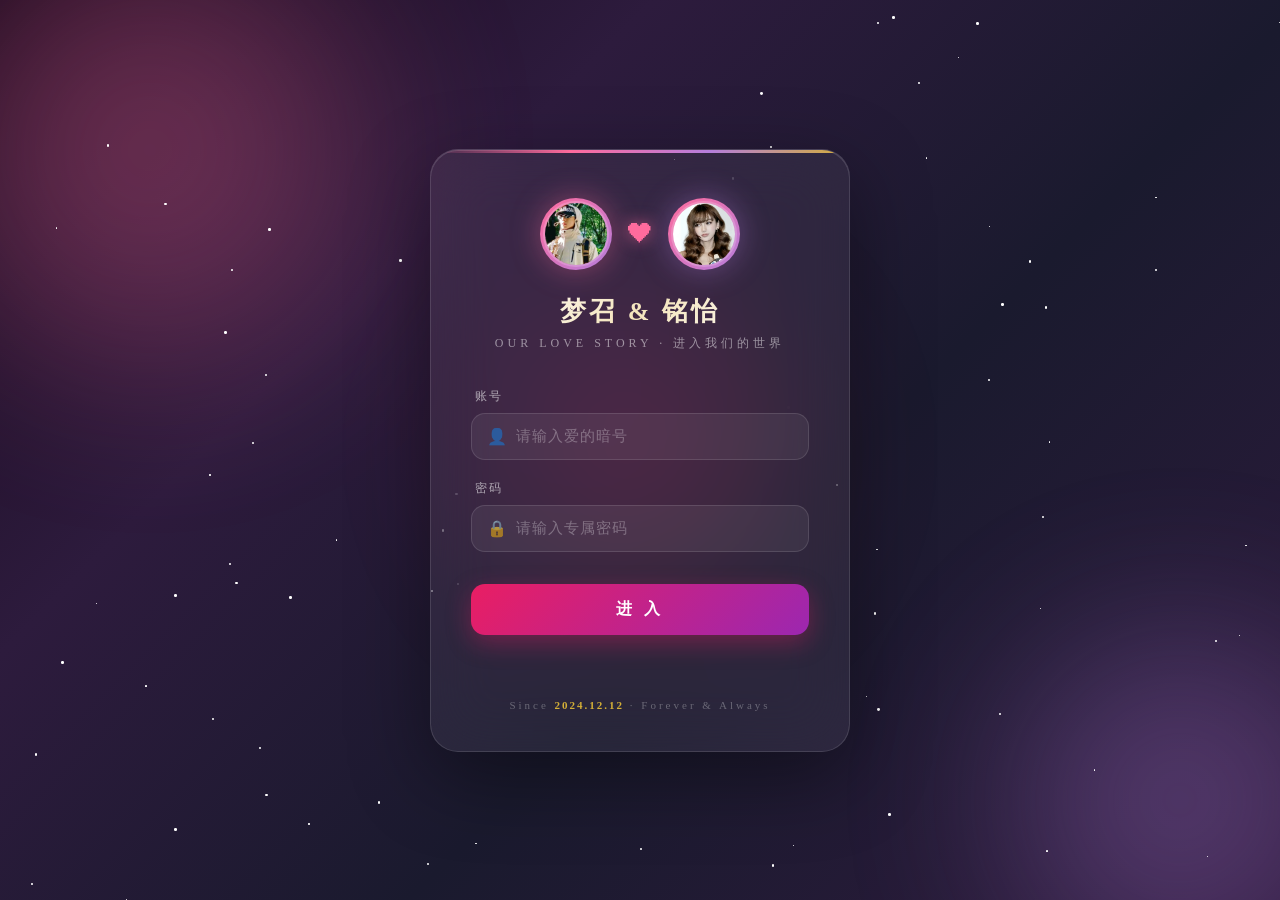
==== login.html @ 90b9d7f3 "security: publish encrypted Our Memory site only Co-authored-by: Cursor <cursoragent@cursor.com>" ====
<!DOCTYPE html>
<html lang="zh-CN">
<head>
<meta charset="UTF-8">
<meta name="viewport" content="width=device-width, initial-scale=1.0">
<title>梦召 & 铭怡 · 进入我们的世界</title>
<style>
* { margin: 0; padding: 0; box-sizing: border-box; }

:root {
  --rose: #FF6B9D;
  --rose-deep: #E91E63;
  --lavender: #B57EDC;
  --lavender-deep: #9C27B0;
  --gold: #D4AF37;
  --gold-light: #F4E4BC;
}

body {
  font-family: 'Georgia', 'Noto Serif SC', 'Songti SC', 'Microsoft YaHei', serif;
  min-height: 100vh;
  overflow: hidden;
  background: linear-gradient(135deg, #1a0a1f 0%, #2d1b3d 30%, #1a1a2e 60%, #2d1b3d 100%);
  position: relative;
}

/* 动态背景光晕 */
.bg-orbs {
  position: fixed; inset: 0; overflow: hidden; z-index: 0;
}
.orb {
  position: absolute;
  border-radius: 50%;
  filter: blur(80px);
  opacity: 0.4;
  animation: floatOrb 20s ease-in-out infinite;
}
.orb1 {
  width: 500px; height: 500px;
  background: radial-gradient(circle, #FF6B9D, transparent);
  top: -100px; left: -100px;
  animation-delay: 0s;
}
.orb2 {
  width: 400px; height: 400px;
  background: radial-gradient(circle, #B57EDC, transparent);
  bottom: -100px; right: -100px;
  animation-delay: -7s;
}
.orb3 {
  width: 350px; height: 350px;
  background: radial-gradient(circle, #E91E63, transparent);
  top: 50%; left: 50%;
  transform: translate(-50%, -50%);
  animation-delay: -14s;
  opacity: 0.25;
}
@keyframes floatOrb {
  0%, 100% { transform: translate(0, 0) scale(1); }
  33% { transform: translate(50px, -30px) scale(1.1); }
  66% { transform: translate(-30px, 40px) scale(0.95); }
}

/* 星空 */
.stars {
  position: fixed; inset: 0; z-index: 1;
}
.star {
  position: absolute;
  width: 2px; height: 2px;
  background: #fff;
  border-radius: 50%;
  animation: twinkle 3s ease-in-out infinite;
}
@keyframes twinkle {
  0%, 100% { opacity: 0.2; transform: scale(1); }
  50% { opacity: 1; transform: scale(1.5); }
}

/* 飘落花瓣 */
.petals {
  position: fixed; inset: 0; z-index: 2;
  pointer-events: none; overflow: hidden;
}
.petal {
  position: absolute;
  top: -50px;
  font-size: 16px;
  opacity: 0;
  animation: fall linear infinite;
}
@keyframes fall {
  0% { transform: translateY(0) rotate(0deg); opacity: 0; }
  10% { opacity: 0.8; }
  90% { opacity: 0.6; }
  100% { transform: translateY(110vh) rotate(720deg); opacity: 0; }
}

/* 主容器 */
.login-wrapper {
  position: relative; z-index: 10;
  min-height: 100vh;
  display: flex; align-items: center; justify-content: center;
  padding: 20px;
}

/* 登录卡片 */
.login-card {
  width: 100%; max-width: 420px;
  background: rgba(255, 255, 255, 0.06);
  backdrop-filter: blur(30px);
  -webkit-backdrop-filter: blur(30px);
  border-radius: 28px;
  border: 1px solid rgba(255, 255, 255, 0.12);
  padding: 48px 40px 40px;
  box-shadow: 
    0 25px 80px rgba(0, 0, 0, 0.4),
    inset 0 1px 0 rgba(255, 255, 255, 0.15);
  animation: cardIn 1s cubic-bezier(0.16, 1, 0.3, 1);
  position: relative;
  overflow: hidden;
}
@keyframes cardIn {
  from { opacity: 0; transform: translateY(40px) scale(0.95); }
  to { opacity: 1; transform: translateY(0) scale(1); }
}

/* 卡片顶部光带 */
.login-card::before {
  content: '';
  position: absolute; top: 0; left: 0; right: 0;
  height: 3px;
  background: linear-gradient(90deg, transparent, var(--rose), var(--lavender), var(--gold), var(--lavender), var(--rose), transparent);
  background-size: 200% 100%;
  animation: shimmer 3s linear infinite;
}
@keyframes shimmer {
  0% { background-position: 200% 0; }
  100% { background-position: -200% 0; }
}

/* 头像区域 */
.avatars {
  display: flex; align-items: center; justify-content: center;
  gap: 16px; margin-bottom: 24px;
}
.avatar-ring {
  width: 72px; height: 72px;
  border-radius: 50%;
  padding: 3px;
  background: linear-gradient(135deg, var(--rose), var(--lavender));
  box-shadow: 0 0 30px rgba(255, 107, 157, 0.4);
  animation: pulse 2.5s ease-in-out infinite;
}
.avatar-ring:nth-child(3) {
  animation-delay: -1.25s;
  box-shadow: 0 0 30px rgba(181, 126, 220, 0.4);
}
@keyframes pulse {
  0%, 100% { box-shadow: 0 0 20px rgba(255, 107, 157, 0.3); }
  50% { box-shadow: 0 0 40px rgba(255, 107, 157, 0.6); }
}
.avatar-ring img {
  width: 100%; height: 100%;
  border-radius: 50%;
  object-fit: cover;
  border: 2px solid rgba(255, 255, 255, 0.2);
}
.heart-between {
  font-size: 24px;
  color: var(--rose);
  animation: heartbeat 1.5s ease-in-out infinite;
  filter: drop-shadow(0 0 8px rgba(255, 107, 157, 0.6));
}
@keyframes heartbeat {
  0%, 100% { transform: scale(1); }
  15% { transform: scale(1.25); }
  30% { transform: scale(1); }
  45% { transform: scale(1.15); }
}

/* 标题 */
.login-title {
  text-align: center;
  font-size: 26px;
  font-weight: 700;
  background: linear-gradient(135deg, #fff 0%, var(--gold-light) 50%, #fff 100%);
  -webkit-background-clip: text;
  background-clip: text;
  -webkit-text-fill-color: transparent;
  letter-spacing: 3px;
  margin-bottom: 6px;
}
.login-subtitle {
  text-align: center;
  font-size: 12px;
  color: rgba(255, 255, 255, 0.5);
  letter-spacing: 4px;
  margin-bottom: 36px;
  text-transform: uppercase;
}

/* 输入框 */
.input-group {
  margin-bottom: 20px;
  position: relative;
}
.input-label {
  display: block;
  font-size: 12px;
  color: rgba(255, 255, 255, 0.6);
  margin-bottom: 8px;
  letter-spacing: 2px;
  padding-left: 4px;
}
.input-wrapper {
  position: relative;
  display: flex; align-items: center;
}
.input-icon {
  position: absolute; left: 16px;
  font-size: 16px;
  opacity: 0.6;
  z-index: 1;
}
.input-field {
  width: 100%;
  padding: 14px 16px 14px 44px;
  background: rgba(255, 255, 255, 0.06);
  border: 1px solid rgba(255, 255, 255, 0.12);
  border-radius: 14px;
  color: #fff;
  font-size: 15px;
  font-family: inherit;
  letter-spacing: 1px;
  transition: all 0.3s;
  outline: none;
}
.input-field::placeholder {
  color: rgba(255, 255, 255, 0.3);
}
.input-field:focus {
  border-color: var(--rose);
  background: rgba(255, 255, 255, 0.1);
  box-shadow: 0 0 0 3px rgba(255, 107, 157, 0.15), 0 0 20px rgba(255, 107, 157, 0.2);
}
.input-field.error {
  border-color: #ff4757;
  animation: shake 0.4s ease-in-out;
}
@keyframes shake {
  0%, 100% { transform: translateX(0); }
  25% { transform: translateX(-8px); }
  75% { transform: translateX(8px); }
}

/* 登录按钮 */
.login-btn {
  width: 100%;
  padding: 15px;
  margin-top: 12px;
  background: linear-gradient(135deg, var(--rose-deep), var(--lavender-deep));
  border: none;
  border-radius: 14px;
  color: #fff;
  font-size: 16px;
  font-weight: 600;
  font-family: inherit;
  letter-spacing: 4px;
  cursor: pointer;
  position: relative;
  overflow: hidden;
  transition: all 0.3s;
  box-shadow: 0 8px 25px rgba(233, 30, 99, 0.35);
}
.login-btn::before {
  content: '';
  position: absolute; top: 0; left: -100%;
  width: 100%; height: 100%;
  background: linear-gradient(90deg, transparent, rgba(255,255,255,0.25), transparent);
  transition: left 0.5s;
}
.login-btn:hover {
  transform: translateY(-2px);
  box-shadow: 0 12px 35px rgba(233, 30, 99, 0.5);
}
.login-btn:hover::before { left: 100%; }
.login-btn:active { transform: translateY(0); }
.login-btn:disabled {
  opacity: 0.7; cursor: not-allowed;
  transform: none;
}

/* 错误提示 */
.error-msg {
  text-align: center;
  color: #ff6b81;
  font-size: 13px;
  margin-top: 14px;
  height: 18px;
  opacity: 0;
  transition: opacity 0.3s;
  letter-spacing: 1px;
}
.error-msg.show { opacity: 1; }

/* 底部装饰 */
.login-footer {
  text-align: center;
  margin-top: 32px;
  font-size: 11px;
  color: rgba(255, 255, 255, 0.3);
  letter-spacing: 3px;
}
.login-footer .date {
  color: var(--gold);
  font-weight: 600;
  letter-spacing: 2px;
}

/* 登录成功过渡 */
.success-overlay {
  position: fixed; inset: 0;
  background: radial-gradient(circle at center, rgba(255, 107, 157, 0.3), rgba(0,0,0,0.9));
  z-index: 100;
  display: flex; align-items: center; justify-content: center;
  opacity: 0; visibility: hidden;
  transition: all 0.6s;
}
.success-overlay.show {
  opacity: 1; visibility: visible;
}
.success-heart {
  font-size: 80px;
  animation: successPop 0.8s cubic-bezier(0.16, 1, 0.3, 1);
}
@keyframes successPop {
  0% { transform: scale(0) rotate(-180deg); opacity: 0; }
  60% { transform: scale(1.3) rotate(10deg); }
  100% { transform: scale(1) rotate(0); opacity: 1; }
}

@media (max-width: 480px) {
  .login-card { padding: 36px 24px 28px; }
  .login-title { font-size: 22px; }
  .avatar-ring { width: 60px; height: 60px; }
}
</style>
</head>
<body>

<!-- 背景光晕 -->
<div class="bg-orbs">
  <div class="orb orb1"></div>
  <div class="orb orb2"></div>
  <div class="orb orb3"></div>
</div>

<!-- 星空 -->
<div class="stars" id="stars"></div>

<!-- 飘落花瓣 -->
<div class="petals" id="petals"></div>

<!-- 登录卡片 -->
<div class="login-wrapper">
  <div class="login-card">
    <div class="avatars">
      <div class="avatar-ring">
        <img src="avatar_boy.jpg" alt="黄梦召" onerror="this.style.display='none';this.parentElement.style.background='linear-gradient(135deg,#FF6B9D,#B57EDC)'">
      </div>
      <span class="heart-between">❤</span>
      <div class="avatar-ring">
        <img src="avatar_girl.jpg" alt="高铭怡" onerror="this.style.display='none';this.parentElement.style.background='linear-gradient(135deg,#B57EDC,#FF6B9D)'">
      </div>
    </div>
    
    <h1 class="login-title">梦召 & 铭怡</h1>
    <p class="login-subtitle">Our Love Story · 进入我们的世界</p>
    
    <form id="loginForm" onsubmit="return handleLogin(event)">
      <div class="input-group">
        <label class="input-label">账号</label>
        <div class="input-wrapper">
          <span class="input-icon">👤</span>
          <input type="text" class="input-field" id="username" placeholder="请输入爱的暗号" autocomplete="off">
        </div>
      </div>
      
      <div class="input-group">
        <label class="input-label">密码</label>
        <div class="input-wrapper">
          <span class="input-icon">🔒</span>
          <input type="password" class="input-field" id="password" placeholder="请输入专属密码" autocomplete="current-password">
        </div>
      </div>
      
      <button type="submit" class="login-btn" id="loginBtn">进 入</button>
      
      <div class="error-msg" id="errorMsg">账号或密码不对哦，再想想~</div>
    </form>
    
    <div class="login-footer">
      Since <span class="date">2024.12.12</span> · Forever & Always
    </div>
  </div>
</div>

<!-- 登录成功动画 -->
<div class="success-overlay" id="successOverlay">
  <div class="success-heart">💕</div>
</div>

<script src="js/crypto-app.js"></script>
<script>
// 生成星空
const starsContainer = document.getElementById('stars');
for (let i = 0; i < 80; i++) {
  const star = document.createElement('div');
  star.className = 'star';
  star.style.left = Math.random() * 100 + '%';
  star.style.top = Math.random() * 100 + '%';
  star.style.animationDelay = Math.random() * 3 + 's';
  star.style.animationDuration = (2 + Math.random() * 3) + 's';
  star.style.width = star.style.height = (1 + Math.random() * 2) + 'px';
  starsContainer.appendChild(star);
}

// 生成飘落花瓣
const petalsContainer = document.getElementById('petals');
const petalEmojis = ['🌸', '💕', '💗', '✨', '🌺', '💖', '🌹'];
for (let i = 0; i < 20; i++) {
  const petal = document.createElement('div');
  petal.className = 'petal';
  petal.textContent = petalEmojis[Math.floor(Math.random() * petalEmojis.length)];
  petal.style.left = Math.random() * 100 + '%';
  petal.style.animationDuration = (8 + Math.random() * 12) + 's';
  petal.style.animationDelay = Math.random() * 15 + 's';
  petal.style.fontSize = (12 + Math.random() * 14) + 'px';
  petalsContainer.appendChild(petal);
}

// 登录逻辑：PBKDF2 派生密钥 + AES-GCM 校验 auth.enc（密码不写在代码里）
async function handleLogin(e) {
  e.preventDefault();
  const username = document.getElementById('username').value.trim();
  const password = document.getElementById('password').value.trim();
  const errorMsg = document.getElementById('errorMsg');
  const loginBtn = document.getElementById('loginBtn');
  const userInput = document.getElementById('username');
  const passInput = document.getElementById('password');

  if (!username || !password) {
    errorMsg.textContent = '请输入用户名和密码';
    errorMsg.classList.add('show');
    return false;
  }

  loginBtn.disabled = true;
  loginBtn.textContent = '正在验证...';
  errorMsg.classList.remove('show');

  try {
    await LoveCrypto.unlockWithPassword(username, password);
    loginBtn.textContent = '正在进入...';
    document.getElementById('successOverlay').classList.add('show');
    setTimeout(() => {
      window.location.href = 'index.html';
    }, 900);
  } catch (err) {
    userInput.classList.add('error');
    passInput.classList.add('error');
    errorMsg.textContent = (err && err.message) ? err.message : '用户名或密码错误';
    errorMsg.classList.add('show');
    loginBtn.disabled = false;
    loginBtn.textContent = '进 入';
    setTimeout(() => {
      userInput.classList.remove('error');
      passInput.classList.remove('error');
    }, 500);
    passInput.value = '';
    passInput.focus();
  }
  return false;
}

// 回车快捷登录
document.getElementById('password').addEventListener('keypress', function(e) {
  if (e.key === 'Enter') handleLogin(e);
});
</script>
</body>
</html>
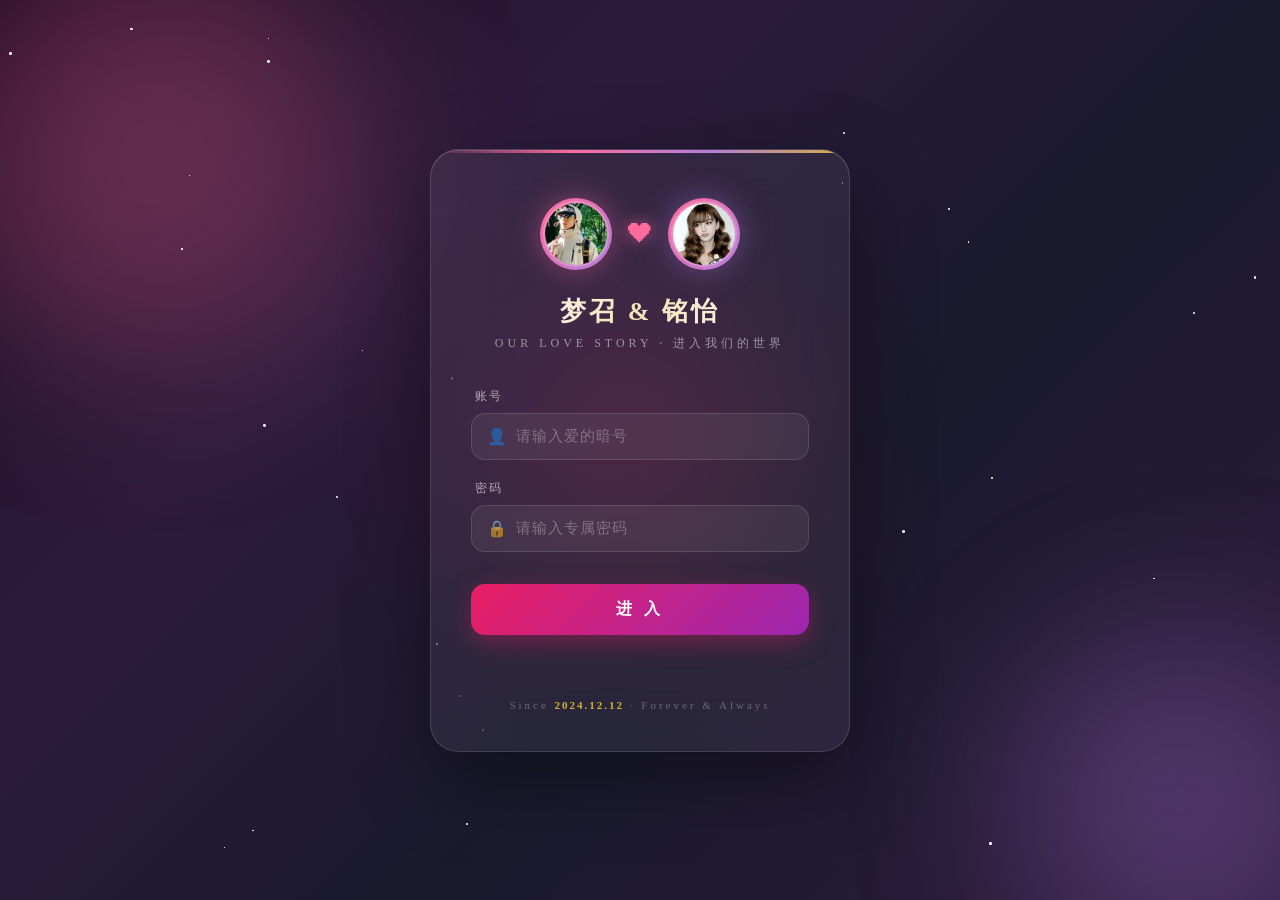
==== commit 35d303c9: "perf: fewer login page particles Co-authored-by: Cursor <cursoragent@cursor.com>" ====
--- a/login.html
+++ b/login.html
@@ -415,7 +415,7 @@
 <script>
 // 生成星空
 const starsContainer = document.getElementById('stars');
-for (let i = 0; i < 80; i++) {
+for (let i = 0; i < 30; i++) {
   const star = document.createElement('div');
   star.className = 'star';
   star.style.left = Math.random() * 100 + '%';
@@ -429,7 +429,7 @@
 // 生成飘落花瓣
 const petalsContainer = document.getElementById('petals');
 const petalEmojis = ['🌸', '💕', '💗', '✨', '🌺', '💖', '🌹'];
-for (let i = 0; i < 20; i++) {
+for (let i = 0; i < 8; i++) {
   const petal = document.createElement('div');
   petal.className = 'petal';
   petal.textContent = petalEmojis[Math.floor(Math.random() * petalEmojis.length)];
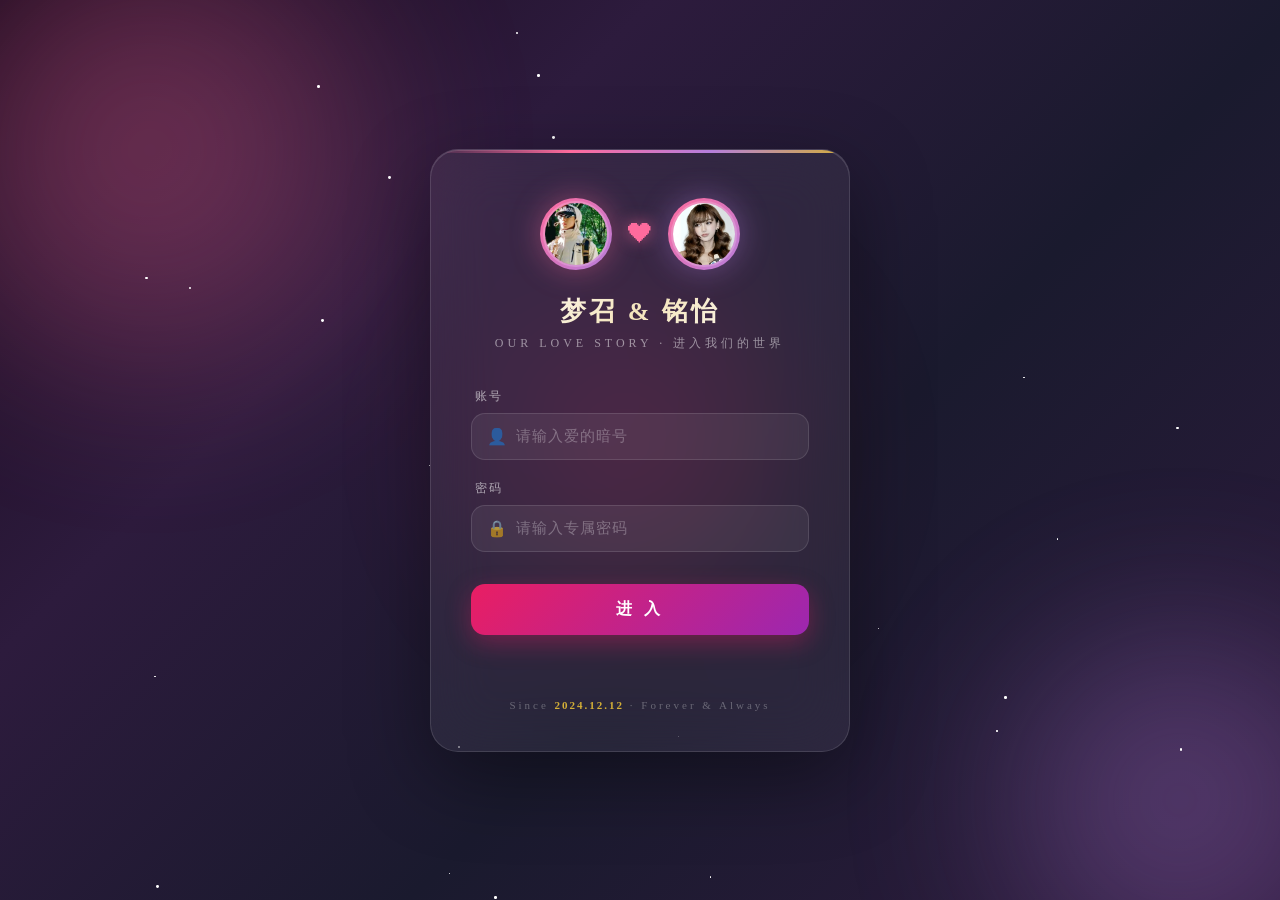
==== commit 07847e2f: "ui: premium progress loader for login and decrypt Co-authored-by: Cursor <cursoragent@cursor.com>" ====
--- a/login.html
+++ b/login.html
@@ -411,6 +411,7 @@
   <div class="success-heart">💕</div>
 </div>
 
+<script src="js/loader.js"></script>
 <script src="js/crypto-app.js"></script>
 <script>
 // 生成星空
@@ -459,22 +460,26 @@
   loginBtn.disabled = true;
   loginBtn.textContent = '正在验证...';
   errorMsg.classList.remove('show');
+  LoveLoader.show('进入我们的世界');
 
   try {
-    await LoveCrypto.unlockWithPassword(username, password);
-    loginBtn.textContent = '正在进入...';
+    await LoveCrypto.unlockWithPassword(username, password, function (pct, stage, detail) {
+      LoveLoader.set(pct, stage, detail);
+    });
+    LoveLoader.set(100, '完成', '正在进入…');
     document.getElementById('successOverlay').classList.add('show');
-    setTimeout(() => {
+    setTimeout(function () {
       window.location.href = 'index.html';
-    }, 900);
+    }, 500);
   } catch (err) {
+    LoveLoader.fail((err && err.message) ? err.message : '用户名或密码错误');
     userInput.classList.add('error');
     passInput.classList.add('error');
     errorMsg.textContent = (err && err.message) ? err.message : '用户名或密码错误';
     errorMsg.classList.add('show');
     loginBtn.disabled = false;
     loginBtn.textContent = '进 入';
-    setTimeout(() => {
+    setTimeout(function () {
       userInput.classList.remove('error');
       passInput.classList.remove('error');
     }, 500);
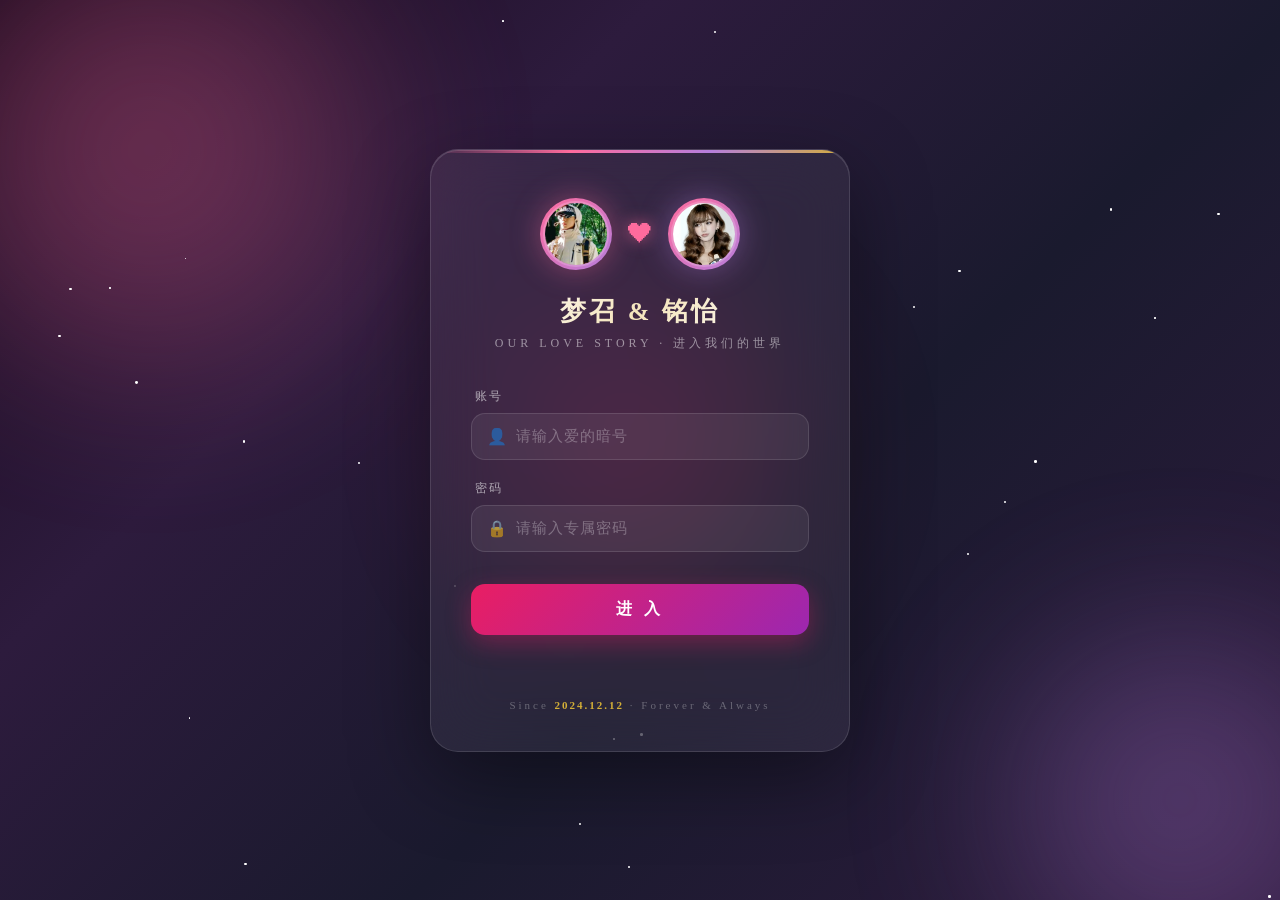
==== commit 5d0a75f9: "feat: 移动端全面适配 新增 mobile.css，优化导航/首页/时间线/弹窗/登录页在手机上的布局；AI 智能体改为弹性布局并适配安全区。  Co-authored-by: Cursor <c" ====
--- a/login.html
+++ b/login.html
@@ -2,7 +2,9 @@
 <html lang="zh-CN">
 <head>
 <meta charset="UTF-8">
-<meta name="viewport" content="width=device-width, initial-scale=1.0">
+<meta name="viewport" content="width=device-width, initial-scale=1.0, viewport-fit=cover">
+<meta name="theme-color" content="#1a0a1f">
+<meta name="apple-mobile-web-app-capable" content="yes">
 <title>梦召 & 铭怡 · 进入我们的世界</title>
 <style>
 * { margin: 0; padding: 0; box-sizing: border-box; }
@@ -346,8 +348,9 @@
   .avatar-ring { width: 60px; height: 60px; }
 }
 </style>
+<link rel="stylesheet" href="js/mobile.css">
 </head>
-<body>
+<body class="login-page">
 
 <!-- 背景光晕 -->
 <div class="bg-orbs">
--- a/js/mobile.css
+++ b/js/mobile.css
@@ -0,0 +1,420 @@
+/* Our Memory — 移动端适配 */
+html {
+  -webkit-text-size-adjust: 100%;
+  text-size-adjust: 100%;
+}
+
+/* ========== 导航栏 ========== */
+@media (max-width: 768px) {
+  .nav-inner {
+    position: relative;
+    padding: 0 16px;
+    height: 56px;
+    min-height: 56px;
+    padding-top: env(safe-area-inset-top, 0px);
+  }
+
+  .nav-logo {
+    font-size: 16px;
+    max-width: calc(100% - 52px);
+    overflow: hidden;
+    text-overflow: ellipsis;
+    white-space: nowrap;
+  }
+
+  .nav-mobile-toggle {
+    display: flex !important;
+    align-items: center;
+    justify-content: center;
+    margin-left: auto;
+    min-width: 44px;
+    min-height: 44px;
+    flex-shrink: 0;
+    -webkit-tap-highlight-color: transparent;
+  }
+
+  .nav-links {
+    display: none;
+  }
+
+  .nav-links.mobile-open {
+    display: flex;
+    flex-direction: column;
+    position: absolute;
+    top: 100%;
+    left: 0;
+    right: 0;
+    background: var(--surface-strong);
+    padding: 12px 16px 16px;
+    gap: 2px;
+    box-shadow: var(--shadow);
+    z-index: 1001;
+    max-height: calc(100dvh - 56px - env(safe-area-inset-top, 0px));
+    overflow-y: auto;
+    -webkit-overflow-scrolling: touch;
+    border-bottom: 1px solid var(--border);
+  }
+
+  .nav-link {
+    padding: 12px 14px;
+    font-size: 15px;
+    min-height: 44px;
+  }
+
+  .nav-dropdown {
+    position: static;
+    opacity: 1;
+    visibility: visible;
+    transform: none;
+    box-shadow: none;
+    padding: 0 0 4px 12px;
+    min-width: 0;
+  }
+
+  .dropdown-link {
+    padding: 10px 14px;
+    font-size: 14px;
+    min-height: 40px;
+  }
+}
+
+/* ========== 首页 Hero ========== */
+@media (max-width: 768px) {
+  .hero {
+    min-height: 100dvh;
+    min-height: -webkit-fill-available;
+    padding: calc(68px + env(safe-area-inset-top, 0px)) 16px 36px;
+  }
+
+  .hero-avatars {
+    gap: 16px;
+    margin-bottom: 24px;
+  }
+
+  .hero-names {
+    font-size: 28px;
+    letter-spacing: 1px;
+    word-break: keep-all;
+  }
+
+  .hero-subtitle {
+    font-size: 14px;
+    letter-spacing: 0.5px;
+  }
+
+  .hero-date {
+    font-size: 13px;
+    padding: 0 8px;
+  }
+
+  .hero-counter {
+    gap: 8px;
+  }
+
+  .counter-item {
+    padding: 10px 14px;
+    min-width: 68px;
+  }
+
+  .counter-num {
+    font-size: 22px;
+  }
+
+  .hero-quote {
+    max-width: 100%;
+    font-size: 14px;
+    line-height: 1.85;
+    padding: 16px 18px;
+    margin: 0 4px;
+  }
+
+  .scroll-hint {
+    bottom: max(16px, env(safe-area-inset-bottom, 16px));
+    font-size: 12px;
+  }
+
+  .container {
+    padding: 0 16px;
+  }
+
+  .section-header {
+    padding-top: 56px;
+    margin-bottom: 28px;
+  }
+
+  .section-title {
+    font-size: 24px;
+  }
+
+  .section-subtitle {
+    font-size: 14px;
+    padding: 0 8px;
+  }
+}
+
+@media (max-width: 480px) {
+  .hero-names {
+    font-size: 24px;
+  }
+
+  .hero-avatar {
+    width: 64px !important;
+    height: 64px !important;
+  }
+
+  .stats-grid {
+    grid-template-columns: repeat(2, 1fr);
+    gap: 10px;
+  }
+
+  .stat-card {
+    padding: 16px 12px;
+  }
+
+  .stat-num {
+    font-size: 26px;
+  }
+
+  .stat-label {
+    font-size: 12px;
+  }
+
+  .card-grid,
+  .memory-grid {
+    grid-template-columns: 1fr;
+    gap: 14px;
+  }
+
+  .card {
+    padding: 22px 20px;
+  }
+
+  .year-btn {
+    padding: 7px 14px;
+    font-size: 13px;
+  }
+}
+
+/* ========== 时间线 ========== */
+@media (max-width: 768px) {
+  .timeline {
+    padding-left: 32px;
+    max-width: 100%;
+  }
+
+  .timeline::before {
+    left: 8px;
+  }
+
+  .timeline-dot {
+    left: -26px;
+    width: 14px;
+    height: 14px;
+  }
+
+  .year-divider {
+    margin-left: -32px;
+  }
+
+  .year-divider span {
+    font-size: 13px;
+    padding: 5px 18px;
+  }
+
+  .timeline-content {
+    padding: 14px 16px;
+    overflow-wrap: anywhere;
+    word-break: break-word;
+  }
+
+  .timeline-title {
+    font-size: 15px;
+  }
+
+  .timeline-desc {
+    font-size: 13px;
+  }
+
+  .timeline-date {
+    flex-wrap: wrap;
+    gap: 6px;
+  }
+
+  .timeline-gallery {
+    grid-template-columns: repeat(auto-fill, minmax(88px, 1fr)) !important;
+  }
+
+  .timeline-gallery.triple {
+    grid-template-columns: repeat(2, 1fr) !important;
+    max-width: 100%;
+  }
+
+  .timeline-gallery.double {
+    max-width: 100%;
+  }
+
+  .timeline-gallery.single {
+    max-width: 100%;
+  }
+
+  .timeline-video-placeholder {
+    min-height: 140px;
+    font-size: 13px;
+  }
+}
+
+/* ========== 信件 ========== */
+@media (max-width: 768px) {
+  .letter {
+    padding: 24px 18px;
+    margin-bottom: 28px;
+  }
+
+  .letter-title {
+    font-size: 19px;
+  }
+
+  .letter-body {
+    font-size: 14px;
+    line-height: 2;
+  }
+}
+
+/* ========== 弹窗 / 灯箱 ========== */
+@media (max-width: 768px) {
+  .modal-overlay {
+    padding: 0;
+    align-items: stretch;
+  }
+
+  .modal {
+    max-width: none;
+    width: 100%;
+    height: 100dvh;
+    height: -webkit-fill-available;
+    border-radius: 0;
+  }
+
+  .modal-header {
+    padding: max(10px, env(safe-area-inset-top, 10px)) 14px 10px;
+    flex-shrink: 0;
+  }
+
+  .modal-title {
+    font-size: 14px;
+    overflow: hidden;
+    text-overflow: ellipsis;
+    white-space: nowrap;
+    max-width: calc(100vw - 100px);
+  }
+
+  .modal-body {
+    min-height: 0;
+  }
+
+  .lightbox-prev {
+    left: 8px;
+  }
+
+  .lightbox-next {
+    right: 8px;
+  }
+
+  .lightbox-nav {
+    width: 40px;
+    height: 40px;
+    font-size: 22px;
+  }
+
+  .lightbox-close {
+    top: max(12px, env(safe-area-inset-top, 12px));
+    right: 12px;
+    font-size: 28px;
+  }
+
+  .lightbox img {
+    max-width: 96vw;
+    max-height: 85dvh;
+  }
+}
+
+/* ========== 返回顶部 / 页脚 ========== */
+@media (max-width: 768px) {
+  .back-top {
+    bottom: max(16px, env(safe-area-inset-bottom, 16px));
+    right: 14px;
+    width: 42px;
+    height: 42px;
+    font-size: 16px;
+  }
+
+  .footer {
+    padding: 36px 16px max(24px, env(safe-area-inset-bottom, 24px));
+    font-size: 12px;
+  }
+}
+
+/* ========== 登录页 ========== */
+@media (max-width: 768px) {
+  body.login-page {
+    overflow-x: hidden;
+    overflow-y: auto;
+    min-height: 100dvh;
+    min-height: -webkit-fill-available;
+  }
+
+  .login-wrapper {
+    min-height: 100dvh;
+    min-height: -webkit-fill-available;
+    padding: 16px;
+    padding-top: max(16px, env(safe-area-inset-top, 16px));
+    padding-bottom: max(16px, env(safe-area-inset-bottom, 16px));
+  }
+
+  .login-card {
+    padding: 32px 22px 28px;
+    border-radius: 22px;
+  }
+
+  .login-title {
+    font-size: 24px;
+  }
+
+  .login-subtitle {
+    font-size: 12px;
+  }
+
+  .input-field {
+    font-size: 16px;
+  }
+
+  .orb1 {
+    width: 280px;
+    height: 280px;
+  }
+
+  .orb2 {
+    width: 240px;
+    height: 240px;
+  }
+
+  .orb3 {
+    width: 200px;
+    height: 200px;
+  }
+}
+
+@media (max-width: 380px) {
+  .login-card {
+    padding: 28px 18px 24px;
+  }
+
+  .avatar-ring {
+    width: 56px !important;
+    height: 56px !important;
+  }
+
+  .login-title {
+    font-size: 22px;
+  }
+}
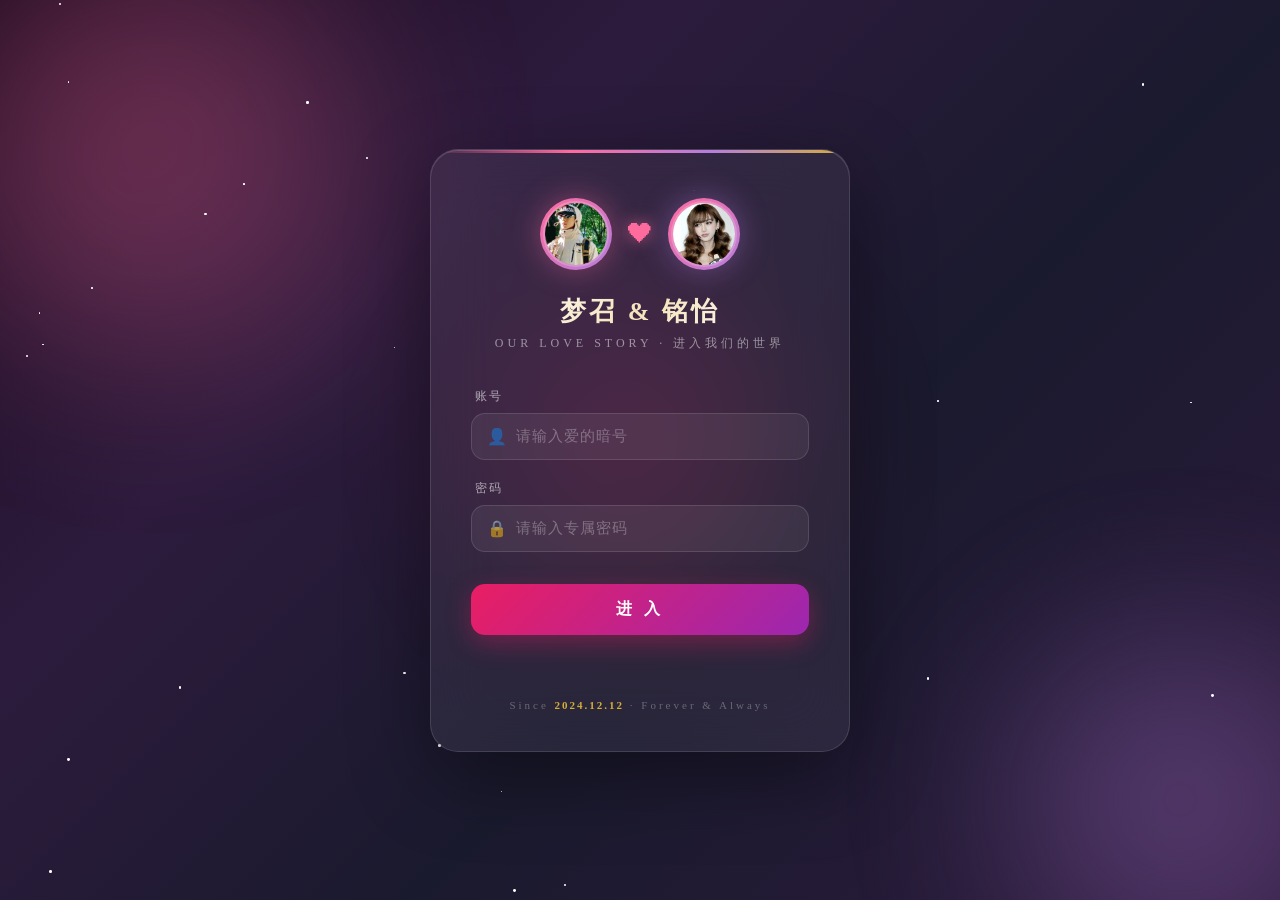
==== commit 36ff0ced: "Unify site theme and beautify chat viewer pages. Co-authored-by: Cursor <cursoragent@cursor.com>" ====
--- a/login.html
+++ b/login.html
@@ -348,6 +348,7 @@
   .avatar-ring { width: 60px; height: 60px; }
 }
 </style>
+<link rel="stylesheet" href="js/theme.css">
 <link rel="stylesheet" href="js/mobile.css">
 </head>
 <body class="login-page">
--- a/js/theme.css
+++ b/js/theme.css
@@ -0,0 +1,438 @@
+/**
+ * Our Memory — 全站统一视觉主题
+ * 主页 / 登录 / 聊天查看页 / 弹窗 共用
+ */
+:root {
+  --rose: #FF6B9D;
+  --rose-deep: #E91E63;
+  --rose-light: #FFE4EC;
+  --lavender: #B57EDC;
+  --lavender-deep: #9C27B0;
+  --bg-grad: linear-gradient(135deg, #FFF0F5 0%, #F3E5F5 35%, #E8EAF6 70%, #FCE4EC 100%);
+  --surface: rgba(255, 255, 255, 0.78);
+  --surface-strong: rgba(255, 255, 255, 0.94);
+  --ink: #4A3B52;
+  --ink-soft: #7A6B7A;
+  --muted: #B0A0B0;
+  --border: rgba(255, 107, 157, 0.15);
+  --shadow: 0 8px 32px rgba(233, 30, 99, 0.08);
+  --shadow-hover: 0 12px 48px rgba(233, 30, 99, 0.15);
+  --radius: 16px;
+  --radius-lg: 24px;
+  --font-serif: 'Georgia', 'Noto Serif SC', 'Songti SC', 'Microsoft YaHei', serif;
+  --font-sans: -apple-system, BlinkMacSystemFont, 'PingFang SC', 'Microsoft YaHei', sans-serif;
+}
+
+/* ========== 聊天查看页（viewer.html） ========== */
+html.love-viewer-page,
+body.love-viewer-page {
+  margin: 0;
+  padding: 0;
+  min-height: 100vh;
+  min-height: 100dvh;
+  background: var(--bg-grad);
+  background-attachment: fixed;
+  color: var(--ink);
+  font-family: var(--font-sans);
+  -webkit-font-smoothing: antialiased;
+}
+
+.love-viewer-bar {
+  position: sticky;
+  top: 0;
+  z-index: 999999;
+  padding: max(10px, env(safe-area-inset-top)) 14px 10px;
+  background: rgba(255, 245, 247, 0.92);
+  backdrop-filter: blur(16px);
+  -webkit-backdrop-filter: blur(16px);
+  border-bottom: 1px solid var(--border);
+  display: flex;
+  align-items: center;
+  gap: 10px;
+  box-shadow: 0 4px 20px rgba(233, 30, 99, 0.06);
+}
+
+.love-viewer-bar__back {
+  display: inline-flex;
+  align-items: center;
+  gap: 6px;
+  padding: 8px 16px;
+  border-radius: 999px;
+  background: linear-gradient(135deg, var(--rose-deep), var(--lavender));
+  color: #fff;
+  text-decoration: none;
+  font-size: 14px;
+  font-weight: 600;
+  flex-shrink: 0;
+  box-shadow: 0 4px 14px rgba(233, 30, 99, 0.25);
+  transition: transform 0.2s, box-shadow 0.2s;
+}
+
+.love-viewer-bar__back:active {
+  transform: scale(0.97);
+}
+
+.love-viewer-bar__title {
+  font-size: 14px;
+  font-weight: 600;
+  color: var(--ink-soft);
+  overflow: hidden;
+  text-overflow: ellipsis;
+  white-space: nowrap;
+  font-family: var(--font-serif);
+  letter-spacing: 0.02em;
+}
+
+#loveChatRoot {
+  min-height: calc(100vh - 56px);
+}
+
+/* ========== 轻量聊天渲染器（LoveChatViewer） ========== */
+.lcv-page {
+  min-height: 100vh;
+  padding-bottom: env(safe-area-inset-bottom, 0px);
+}
+
+.lcv-page--wechat {
+  background: linear-gradient(180deg, #f8f4f6 0%, #eef0f5 40%, #f5f0f8 100%);
+}
+
+.lcv-page--douyin {
+  background: var(--bg-grad);
+}
+
+.lcv-hdr {
+  position: sticky;
+  top: 0;
+  z-index: 100;
+  background: rgba(255, 245, 247, 0.92);
+  backdrop-filter: blur(16px);
+  -webkit-backdrop-filter: blur(16px);
+  padding: 14px 16px 12px;
+  border-bottom: 1px solid var(--border);
+  box-shadow: 0 4px 20px rgba(233, 30, 99, 0.05);
+}
+
+.lcv-hdr__tag {
+  display: inline-block;
+  font-size: 10px;
+  letter-spacing: 0.12em;
+  text-transform: uppercase;
+  color: var(--rose);
+  font-weight: 700;
+  margin-bottom: 4px;
+}
+
+.lcv-hdr h1 {
+  font-size: 17px;
+  font-weight: 700;
+  margin: 0 0 4px;
+  font-family: var(--font-serif);
+  background: linear-gradient(135deg, var(--rose-deep), var(--lavender-deep));
+  -webkit-background-clip: text;
+  background-clip: text;
+  -webkit-text-fill-color: transparent;
+}
+
+.lcv-hdr .info {
+  font-size: 12px;
+  color: var(--ink-soft);
+  margin-bottom: 10px;
+  opacity: 0.85;
+}
+
+.lcv-search-wrap {
+  position: relative;
+}
+
+.lcv-search {
+  width: 100%;
+  padding: 11px 16px 11px 40px;
+  border: 1.5px solid var(--border);
+  border-radius: 999px;
+  font-size: 15px;
+  outline: none;
+  box-sizing: border-box;
+  background: rgba(255, 255, 255, 0.85);
+  color: var(--ink);
+  transition: border-color 0.2s, box-shadow 0.2s;
+  font-family: var(--font-sans);
+}
+
+.lcv-search:focus {
+  border-color: var(--rose);
+  box-shadow: 0 0 0 4px rgba(255, 107, 157, 0.12);
+  background: #fff;
+}
+
+.lcv-search::placeholder {
+  color: var(--muted);
+}
+
+.lcv-search-icon {
+  position: absolute;
+  left: 14px;
+  top: 50%;
+  transform: translateY(-50%);
+  font-size: 14px;
+  opacity: 0.5;
+  pointer-events: none;
+}
+
+.lcv-stats {
+  font-size: 12px;
+  color: var(--muted);
+  margin-top: 8px;
+  letter-spacing: 0.04em;
+}
+
+#lcvMsgs {
+  max-width: 720px;
+  margin: 0 auto;
+  padding: 12px 12px 88px;
+}
+
+.lcv-date {
+  text-align: center;
+  margin: 20px 0 10px;
+}
+
+.lcv-date span {
+  display: inline-block;
+  background: rgba(255, 255, 255, 0.85);
+  color: var(--ink-soft);
+  font-size: 12px;
+  padding: 5px 16px;
+  border-radius: 999px;
+  border: 1px solid var(--border);
+  box-shadow: var(--shadow);
+}
+
+/* 微信气泡 */
+.lcv-page--wechat .lcv-msg {
+  max-width: 720px;
+  margin: 0 auto 10px;
+  display: flex;
+  flex-direction: column;
+}
+
+.lcv-page--wechat .lcv-msg.self { align-items: flex-end; }
+.lcv-page--wechat .lcv-msg.other { align-items: flex-start; }
+
+.lcv-page--wechat .lcv-time {
+  font-size: 11px;
+  color: var(--muted);
+  margin-bottom: 3px;
+  padding: 0 6px;
+}
+
+.lcv-page--wechat .lcv-bubble {
+  max-width: 78%;
+  padding: 10px 14px;
+  border-radius: 14px;
+  font-size: 15px;
+  line-height: 1.6;
+  word-break: break-word;
+}
+
+.lcv-page--wechat .lcv-msg.self .lcv-bubble {
+  background: linear-gradient(135deg, #9ee86a, #95ec69);
+  color: #1a1a1a;
+  border-bottom-right-radius: 4px;
+  box-shadow: 0 2px 8px rgba(149, 236, 105, 0.35);
+}
+
+.lcv-page--wechat .lcv-msg.other .lcv-bubble {
+  background: #fff;
+  color: var(--ink);
+  border-bottom-left-radius: 4px;
+  box-shadow: 0 2px 10px rgba(0, 0, 0, 0.06);
+  border: 1px solid rgba(255, 255, 255, 0.8);
+}
+
+/* 抖音气泡 */
+.lcv-page--douyin .lcv-msg {
+  display: flex;
+  margin-bottom: 14px;
+  gap: 10px;
+  max-width: 720px;
+  margin-left: auto;
+  margin-right: auto;
+}
+
+.lcv-page--douyin .lcv-msg.me { flex-direction: row-reverse; }
+
+.lcv-page--douyin .lcv-avatar {
+  width: 38px;
+  height: 38px;
+  border-radius: 50%;
+  flex-shrink: 0;
+  display: flex;
+  align-items: center;
+  justify-content: center;
+  font-size: 13px;
+  font-weight: 700;
+  color: #fff;
+  box-shadow: 0 3px 10px rgba(0, 0, 0, 0.1);
+}
+
+.lcv-page--douyin .lcv-msg.me .lcv-avatar {
+  background: linear-gradient(135deg, var(--rose-deep), #f06292);
+}
+
+.lcv-page--douyin .lcv-msg.her .lcv-avatar {
+  background: linear-gradient(135deg, #26c6da, #4dd0e1);
+}
+
+.lcv-page--douyin .lcv-bubble {
+  max-width: 68%;
+  padding: 10px 15px;
+  border-radius: 18px;
+  font-size: 14.5px;
+  line-height: 1.65;
+  word-break: break-word;
+}
+
+.lcv-page--douyin .lcv-msg.me .lcv-bubble {
+  background: linear-gradient(135deg, var(--rose-deep), #f06292);
+  color: #fff;
+  border-top-right-radius: 6px;
+  box-shadow: 0 4px 14px rgba(233, 30, 99, 0.2);
+}
+
+.lcv-page--douyin .lcv-msg.her .lcv-bubble {
+  background: rgba(255, 255, 255, 0.92);
+  color: var(--ink);
+  border-top-left-radius: 6px;
+  box-shadow: 0 2px 12px rgba(0, 0, 0, 0.05);
+  border: 1px solid rgba(255, 255, 255, 0.9);
+}
+
+.lcv-page--douyin .lcv-bubble .lcv-time {
+  font-size: 10px;
+  opacity: 0.5;
+  margin-top: 5px;
+  display: block;
+}
+
+.lcv-more {
+  text-align: center;
+  padding: 20px 16px 32px;
+  color: var(--ink-soft);
+  font-size: 13px;
+}
+
+.lcv-more button {
+  background: rgba(255, 255, 255, 0.9);
+  border: 1.5px solid var(--border);
+  border-radius: 999px;
+  padding: 10px 28px;
+  font-size: 14px;
+  color: var(--rose-deep);
+  font-weight: 600;
+  cursor: pointer;
+  font-family: var(--font-sans);
+  box-shadow: var(--shadow);
+  transition: transform 0.2s, box-shadow 0.2s;
+}
+
+.lcv-more button:active {
+  transform: scale(0.98);
+}
+
+/* 加载动画 */
+.lcv-boot {
+  position: fixed;
+  inset: 0;
+  z-index: 99998;
+  display: flex;
+  flex-direction: column;
+  align-items: center;
+  justify-content: center;
+  background: rgba(255, 245, 247, 0.96);
+  backdrop-filter: blur(8px);
+  color: var(--ink-soft);
+  font-family: var(--font-sans);
+}
+
+.lcv-boot__spin {
+  width: 48px;
+  height: 48px;
+  border: 3px solid var(--rose-light);
+  border-top-color: var(--rose-deep);
+  border-radius: 50%;
+  animation: lcvSpin 0.85s linear infinite;
+  margin-bottom: 16px;
+}
+
+.lcv-boot__text {
+  font-size: 15px;
+  font-weight: 500;
+}
+
+.lcv-boot__pct {
+  font-size: 12px;
+  color: var(--muted);
+  margin-top: 8px;
+}
+
+@keyframes lcvSpin {
+  to { transform: rotate(360deg); }
+}
+
+/* ========== 旧版完整 HTML 聊天页覆盖 ========== */
+body.love-legacy-chat {
+  background: linear-gradient(180deg, #f8f4f6 0%, #eef0f5 100%) !important;
+  font-family: var(--font-sans) !important;
+}
+
+body.love-legacy-chat .header,
+body.love-legacy-chat .lcv-hdr {
+  background: rgba(255, 245, 247, 0.92) !important;
+  backdrop-filter: blur(16px);
+  border-bottom: 1px solid var(--border) !important;
+  padding: 14px 16px !important;
+}
+
+body.love-legacy-chat .header h1 {
+  font-family: var(--font-serif) !important;
+  background: linear-gradient(135deg, var(--rose-deep), var(--lavender-deep));
+  -webkit-background-clip: text;
+  background-clip: text;
+  -webkit-text-fill-color: transparent;
+  font-size: 17px !important;
+}
+
+body.love-legacy-chat .search-box input,
+body.love-legacy-chat .lcv-search {
+  border: 1.5px solid var(--border) !important;
+  border-radius: 999px !important;
+  background: rgba(255, 255, 255, 0.9) !important;
+}
+
+body.love-legacy-chat .search-box input:focus {
+  border-color: var(--rose) !important;
+  box-shadow: 0 0 0 4px rgba(255, 107, 157, 0.12) !important;
+}
+
+body.love-legacy-chat #bootOverlay,
+body.love-legacy-chat #lcvBoot {
+  background: rgba(255, 245, 247, 0.96) !important;
+  color: var(--ink-soft) !important;
+}
+
+body.love-legacy-chat .date-div span,
+body.love-legacy-chat .date-divider span {
+  background: rgba(255, 255, 255, 0.9) !important;
+  color: var(--ink-soft) !important;
+  border: 1px solid var(--border);
+  border-radius: 999px !important;
+}
+
+@media (max-width: 768px) {
+  .lcv-hdr { padding: 12px 14px 10px; }
+  .lcv-hdr h1 { font-size: 16px; }
+  #lcvMsgs { padding: 10px 10px 80px; }
+  .lcv-page--wechat .lcv-bubble { font-size: 15px; max-width: 82%; }
+  .lcv-page--douyin .lcv-bubble { max-width: 72%; }
+}
